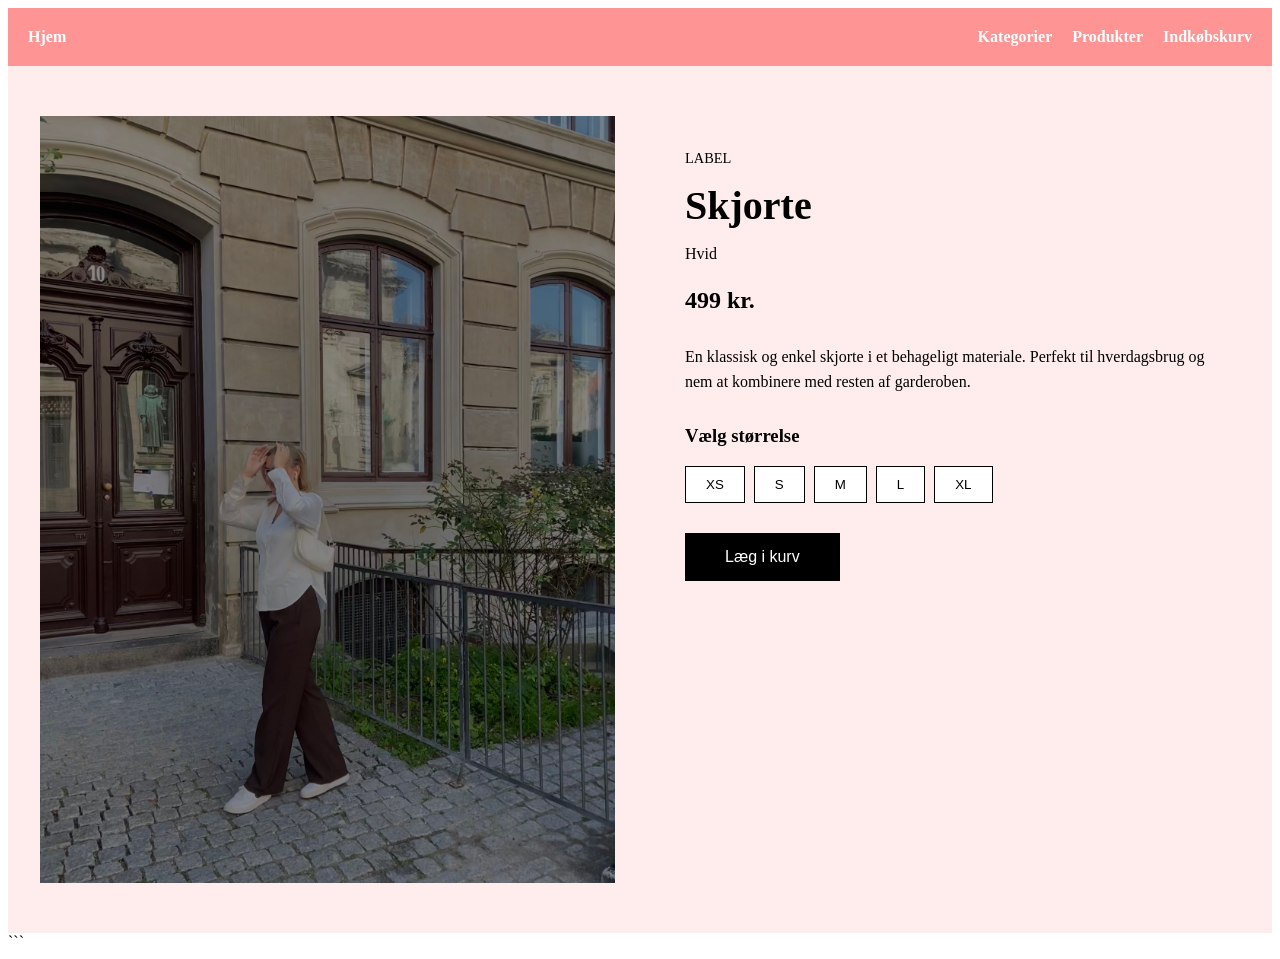
==== produkt.html @ a4eb8f0b "first commit" ====
<!DOCTYPE html>
<html lang="da">

<head>
    <meta charset="UTF-8">
    <meta name="viewport" content="width=device-width, initial-scale=1.0">
    <link rel="stylesheet" href="style.css">
    <title>Produkt</title>
</head>

<body>

    <header>

        <!-- Logo eller navn -->
        <a href="index.html" class="logo">Hjem</a>

        <!-- Navigation -->
        <nav>
            <ul>
                <li><a href="index.html">Kategorier</a></li>
                <li><a href="produktliste.html">Produkter</a></li>
                <li><a href="#">Indkøbskurv</a></li>
            </ul>
        </nav>

    </header>


    <main>

        <div class="product">

            <!-- Produktbillede -->
            <div class="product_image">
                <img src="img/IMG_0420.png" alt="Basic T-shirt">
            </div>


            <!-- Produktinformation -->
            <div class="product_info">

                <p class="product_brand">Label</p>

                <h1>Skjorte</h1>

                <p class="product_category">Hvid</p>

                <p class="product_price">499 kr.</p>

                <p class="product_description">
                    En klassisk og enkel skjorte i et behageligt materiale.
                    Perfekt til hverdagsbrug og nem at kombinere med resten
                    af garderoben.
                </p>


                <!-- Størrelse -->
                <div class="sizes">

                    <h3>Vælg størrelse</h3>

                    <button>XS</button>
                    <button>S</button>
                    <button>M</button>
                    <button>L</button>
                    <button>XL</button>

                </div>


                <!-- Køb -->
                <button class="buy_button">
                    Læg i kurv
                </button>

            </div>

        </div>

    </main>

</body>

</html>
```
---- style.css ----
/* generalt */
main {
  display: grid;
  gap: 20px;
  background-color: #ffeded;
}

img {
  max-width: 100%;
  height: auto;
  display: block;
}
/**** header style ********/
header {
  background-color: #ff9494;
  color: white;
  display: flex;
  justify-content: space-between; /* Skubber logo til venstre og menu til højre */
  align-items: center;
  padding: 20px;
}

nav ul {
  list-style: none;
  display: flex;
  gap: 20px;
  margin: 0;
  padding: 0;
}

nav a {
  color: white;
  text-decoration: none;
  font-weight: bold;
}

nav a:hover {
  color: #ff4f4f;
}

.logo {
  cursor: pointer;
  text-decoration: none;
  color: white;
  font-weight: bold;
  transition: color 0.3s ease;
}

.logo:hover {
  color: #ff4f4f;
  text-decoration: underline;
}

/********* Kategorier **************/

.category_list_container {
  display: grid;
  grid-template-columns: repeat(3, 1fr);
  gap: 25px;
  max-width: 1200px;
  margin: 60px auto;
}

.category_list_container a {
  text-decoration: none;
  color: #401d1d;
}

.category_card {
  min-height: 80px;
  border: 1px solid #1e1e1e;
  padding: 30px 20px;
  display: flex;
  align-items: flex-end;
  justify-content: center;
  text-align: center;
  background-color: #c35f5f;
  position: relative;
  overflow: hidden;
}

.category_card::before {
  content: "";
  position: absolute;
  top: 15px;
  right: 15px;
  bottom: 15px;
  left: 15px;
  border: 1px solid rgba(88, 29, 29, 0.4);
  transition: all 0.3s ease;
}

.category_card h2 {
  position: relative;
  z-index: 1;
  margin: 0;
  font-family: "Cormorant Garamond", serif;
  font-size: 42px;
  font-weight: 500;
  text-transform: uppercase;
  letter-spacing: 1px;
}

.category_card:hover {
  background-color: #4f1919;
  color: #e8e0d3;
  transform: translateY(-5px);
}

.category_card:hover::before {
  border-color: rgba(232, 224, 211, 0.5);
}

.category_card:hover h2 {
  letter-spacing: 3px;
}

/********* cards style **************/

.card {
  position: relative;
  display: grid;
}

.card img {
  width: 100%;
  height: 250px;
  object-fit: cover;
  display: block;
}

.soldout_tag {
  position: absolute;
  top: 10px;
  left: 10px;
  background-color: black;
  color: white;
  padding: 5px 10px;
}

.sale_tag {
  position: absolute;
  top: 10px;
  right: 10px;
  background-color: red;
  color: white;
  padding: 5px 10px;
}

/********* Produkt side **************/

.product {
  display: grid;
  grid-template-columns: 1fr 1fr;
  gap: 50px;
  max-width: 1200px;
  margin: 50px auto;
}

.product_image img {
  width: 100%;
  display: block;
}

.product_info {
  padding: 20px;
}

.product_brand {
  text-transform: uppercase;
  font-size: 0.9rem;
}

.product_info h1 {
  font-size: 2.5rem;
  margin: 10px 0;
}

.product_price {
  font-size: 1.5rem;
  font-weight: bold;
}

.product_description {
  line-height: 1.6;
  margin: 30px 0;
}

/********* Størrelser **************/

.sizes {
  margin-bottom: 30px;
}

.sizes button {
  background-color: white;
  border: 1px solid black;
  padding: 10px 20px;
  margin-right: 5px;
  cursor: pointer;
}

/********* Køb-knap **************/

.buy_button {
  background-color: black;
  color: white;
  border: none;
  padding: 15px 40px;
  font-size: 1rem;
  cursor: pointer;
}

.buy_button:hover {
  background-color: #333;
}

/* Grid for product cards */
.card-list {
  display: grid;
  grid-template-columns: repeat(3, 1fr);
  gap: 140px;
  max-width: 1200px;
  margin: 40px auto;
  padding: 0 20px;
}

@media (max-width: 900px) {
  .card-list {
    grid-template-columns: repeat(2, 1fr);
  }
}

@media (max-width: 600px) {
  .card-list {
    grid-template-columns: 1fr;
  }
}

/* Ensure card fills its grid cell */
.card {
  width: 100%;
}
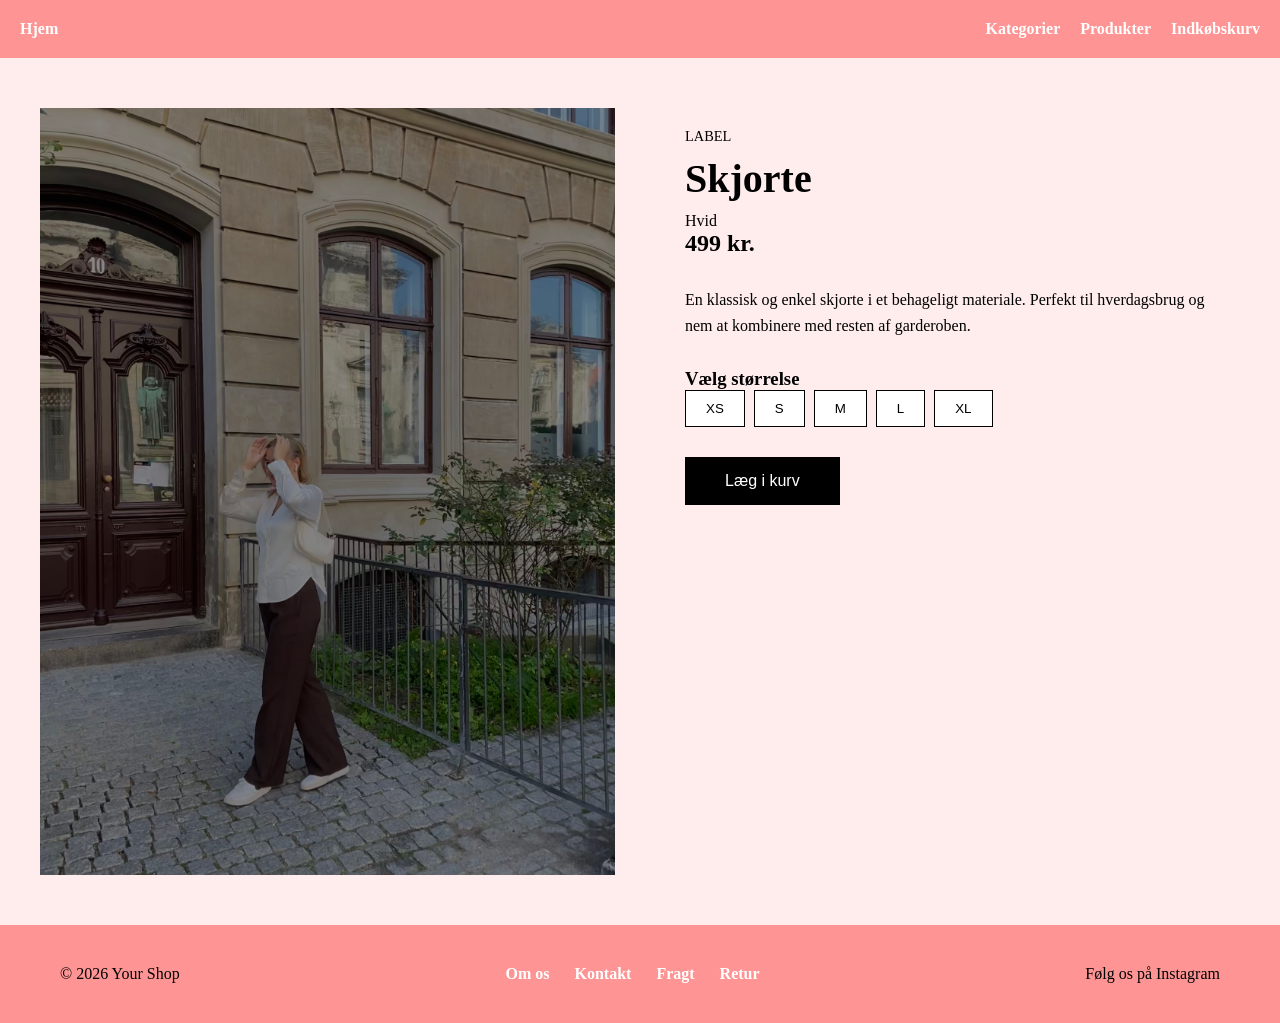
==== commit 5a945ff2: "Add footer section to index, produkt, and produktliste pages; update styles for footer" ====
--- a/produkt.html
+++ b/produkt.html
@@ -79,8 +79,20 @@
         </div>
 
     </main>
+<footer>
+    <div class="footer_content">
+        <p>&copy; 2026 Your Shop</p>
 
+        <nav>
+            <a href="#">Om os</a>
+            <a href="#">Kontakt</a>
+            <a href="#">Fragt</a>
+            <a href="#">Retur</a>
+        </nav>
+
+        <p>Følg os på Instagram</p>
+    </div>
+</footer>
 </body>
 
-</html>
-```+</html>
--- a/style.css
+++ b/style.css
@@ -1,4 +1,9 @@
 /* generalt */
+* {
+    margin: 0;
+    padding: 0;
+    box-sizing: border-box;
+}
 main {
   display: grid;
   gap: 20px;
@@ -225,19 +230,34 @@
   padding: 0 20px;
 }
 
-@media (max-width: 900px) {
-  .card-list {
-    grid-template-columns: repeat(2, 1fr);
-  }
-}
-
-@media (max-width: 600px) {
-  .card-list {
-    grid-template-columns: 1fr;
-  }
-}
-
-/* Ensure card fills its grid cell */
-.card {
-  width: 100%;
-}
+
+
+/******* footer **********/
+footer {
+    background-color: #ff9494;
+    padding: 40px 60px;
+}
+
+.footer_content {
+    display: flex;
+    justify-content: space-between;
+    align-items: center;
+}
+
+footer nav {
+    display: flex;
+    gap: 25px;
+}
+
+footer a {
+    color: rgb(255, 255, 255);
+    text-decoration: none;
+}
+
+footer a:hover {
+    text-decoration: underline;
+}
+
+footer p {
+    margin: 0;
+}
